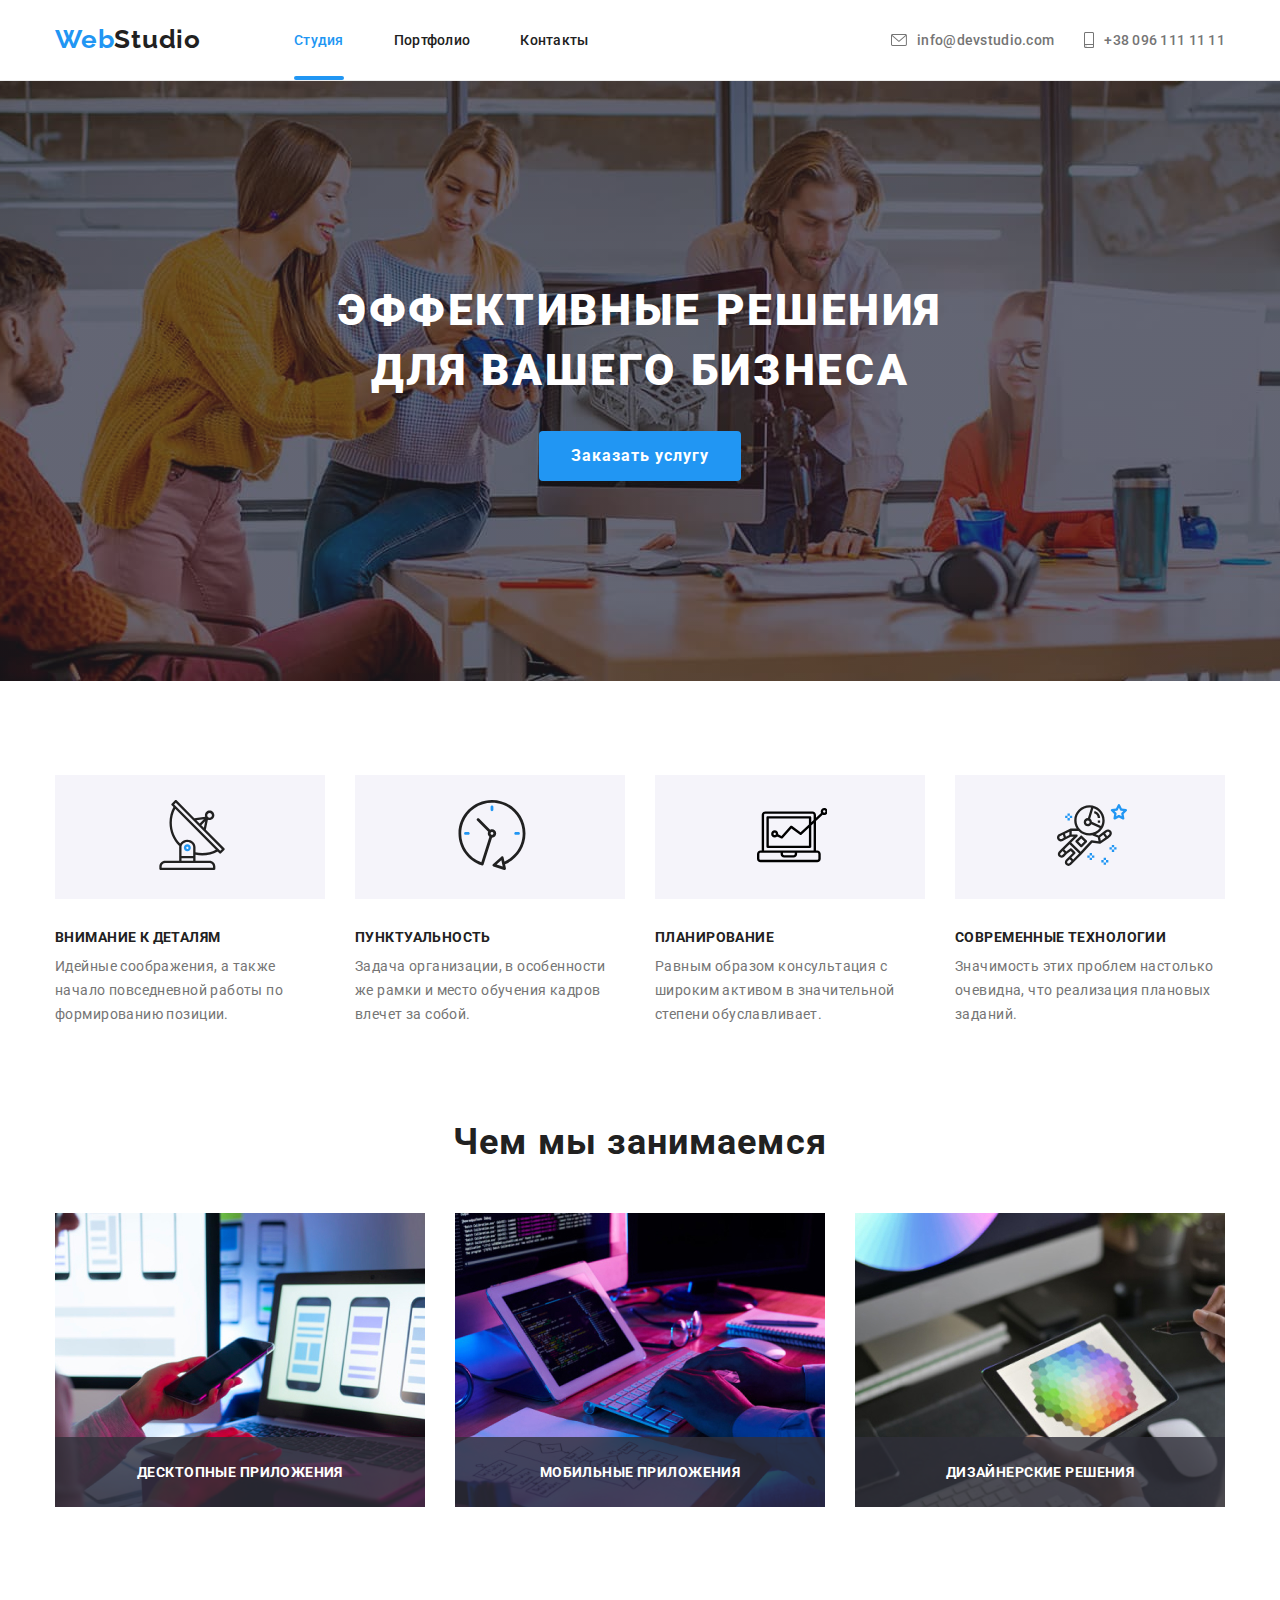
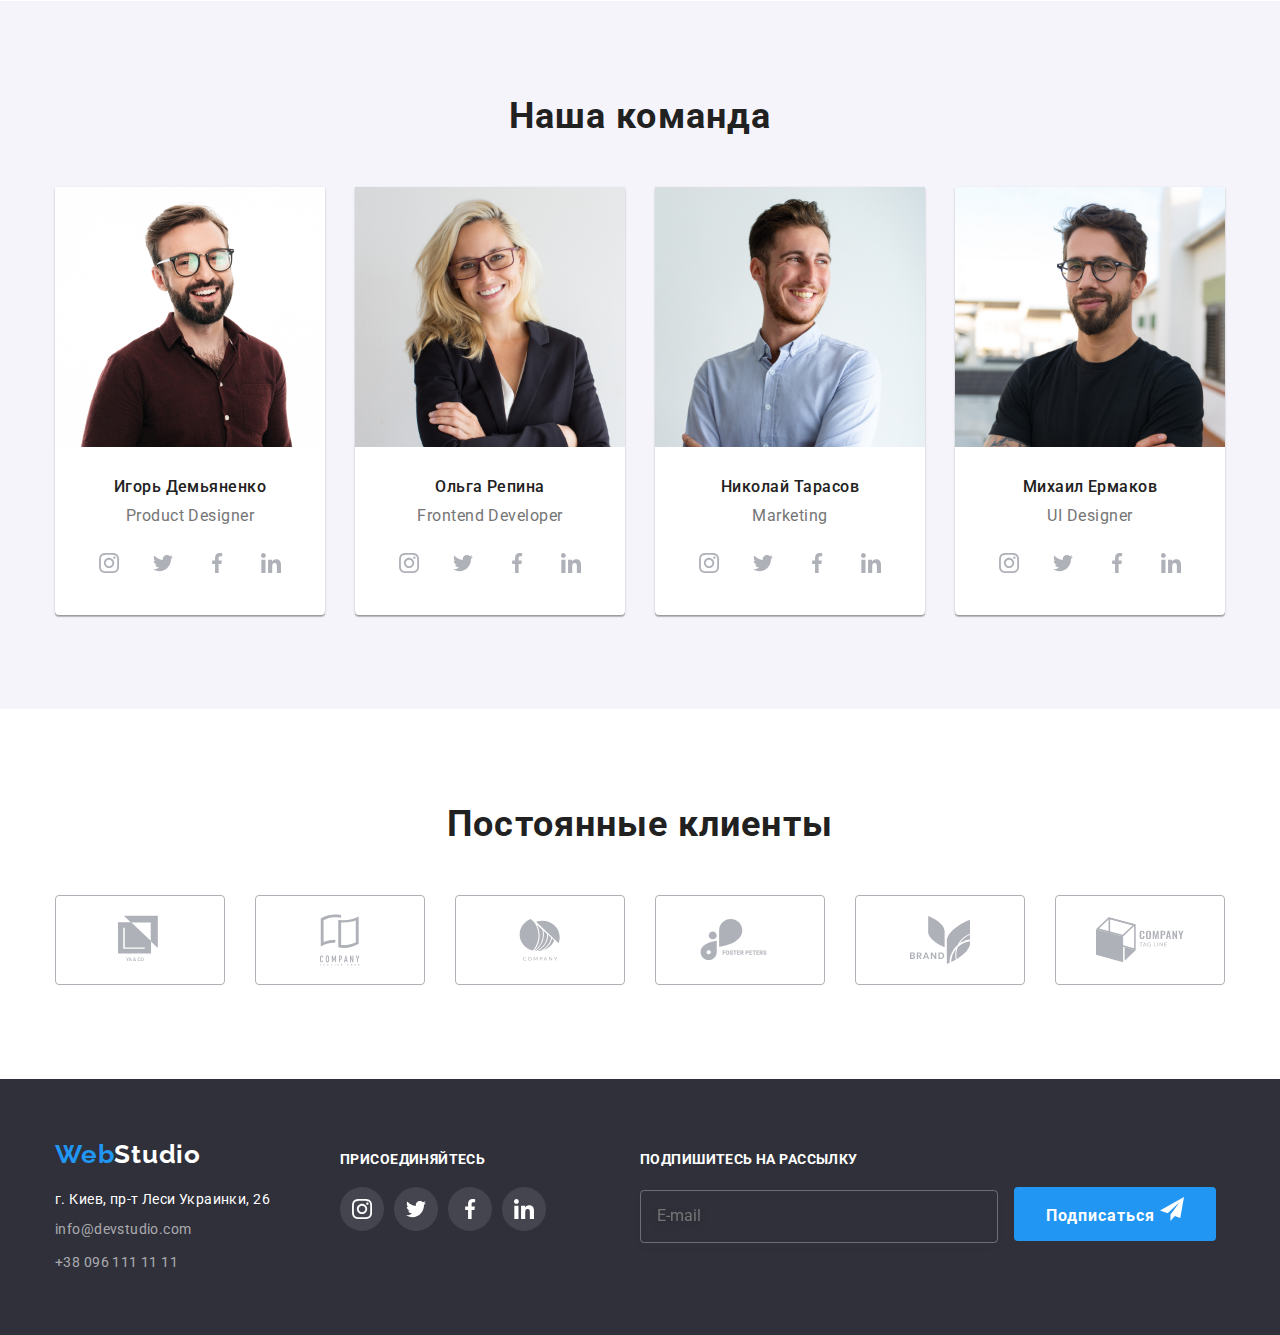
==== index.html @ b3d7b761 "+hw6" ====
<!DOCTYPE html>
<html lang="ru">
<head>
    <meta charset="UTF-8">
    <meta name="viewport" content="width=device-width, initial-scale=1.0">
    <title>WebStudio</title>
    <link rel="stylesheet" href="https://cdnjs.cloudflare.com/ajax/libs/modern-normalize/1.0.0/modern-normalize.min.css">

    <link rel="preconnect" href="https://fonts.gstatic.com">
    <link href="https://fonts.googleapis.com/css2?family=Raleway:wght@700&family=Roboto:wght@400;500;700;900&display=swap"
        rel="stylesheet">
<link rel="stylesheet" href="https://cdnjs.cloudflare.com/ajax/libs/animate.css/4.1.1/animate.min.css" />
    <link rel="stylesheet" href="./css/styles.css">
</head>
<body>
    <header class="main-header">

           <div class="container header-container">
                <nav class="nav-content">
                    <a href="./index.html" class="logo link animate__rotateIn"> <span class="logo-span">Web</span>Studio</a>
                    <ul class="header-navigation-list list">
                        <li class="navigation-list">
                            <a href="./index.html" class="header-link link current">Студия</a>
                        </li>
                        <li class="navigation-list">
                            <a href="./portfolio.html" class="header-link link">Портфолио</a>
                        </li>
                        <li class="navigation-list">
                            <a href="#" class="header-link link">Контакты</a>
                        </li>
                    </ul>
                </nav>
                <address class="header-contacts">
                    <ul class="header-contacts-links list">
                        <li class="navigation-list">
                            <a href="mailto:info@devstudio.com" class="header-contacts-link link">
                            <svg width="16" height="12" class="header-icon">
                                <use href="./images/sprite/symbol-defs.svg#icon-envelope">
                                </use></svg>
                                <span>info@devstudio.com</span> </a></li>
                        <li class="navigation-list"><a href="tel:+380961111111" class="header-contacts-link link">
                            <svg width="10" height="16" class="header-icon">
                                <use href="./images/sprite/symbol-defs.svg#icon-smartphone">
                                </use>
                            </svg>
                            <span>+38 096 111 11 11</span></a></li>
                        
                    </ul>
                
                </address>
           </div>
       
    </header>
    <main>
        <!-- Hero -->
        <section class="section-hero">
           <div class="container-hero">
                <h1 class="hero-title">
                    Эффективные решения <br> для вашего бизнеса
                </h1>
                <button type="button" class="button-hero" data-modal-open>Заказать услугу</button>
           </div>
        </section>
        <!-- Advantages -->
        <section class="advantages-section">
            <div class="container advantages-container">
                <h2 class="visually-hidden">Преимущества</h2>
                <ul class="advantages-examples list">
                    <li class="advantages-list">
                        <div class="advantages-icon">
                            <svg class="adv-icon"> 
                                <use href="./images/sprite/symbol-defs.svg#icon-antenna">
                                </use>
                            </svg>
                        </div>
                        <h3 class="advantages-title">Внимание к деталям</h3>
                        <p class="advantages-text">Идейные соображения, а также начало повседневной работы по формированию позиции.</p>
                    </li>
                    <li class="advantages-list">
                        <div class="advantages-icon">
                            <svg class="adv-icon">
                                <use href="./images/sprite/symbol-defs.svg#icon-clock">
                                </use>
                            </svg>
                        </div>
                        <h3 class="advantages-title">Пунктуальность</h3>
                        <p class="advantages-text">Задача организации, в особенности же рамки и место обучения кадров влечет за собой.
                        </p>
                    </li>
                    <li class="advantages-list">
                        <div class="advantages-icon">
                            <svg class="adv-icon">
                                <use href="./images/sprite/symbol-defs.svg#icon-Vector">
                                </use>
                            </svg>
                        </div>
                        <h3 class="advantages-title">Планирование</h3>
                        <p class="advantages-text">Равным образом консультация с широким активом в значительной степени обуславливает.
                        </p>
                    </li>
                    <li class="advantages-list">
                        <div class="advantages-icon">
                            <svg class="adv-icon">
                                <use href="./images/sprite/symbol-defs.svg#icon-astronaut">
                                </use>
                            </svg>
                        </div>
                        <h3 class="advantages-title">Современные технологии</h3>
                        <p class="advantages-text">Значимость этих проблем настолько очевидна, что реализация плановых заданий.</p>
                    </li>
                </ul>
            </div>
        </section>
        <!-- What we do -->
        <section class="examples">
            <div class="container">
                <h2 class="title-section">Чем мы занимаемся</h2>
                <ul class="exaples-list list">
                    <li class="examples-item">
                        <div class="examples-thumb">
                            <img src="./images/examples/desktop.jpg" alt="Десктопные приложения" width="370" height="294">
                            
                                <p class="title-examples">Десктопные приложения</p>
                          
                        </div>
                    </li>
                    <li class="examples-item">
                        <div class="examples-thumb">
                        <img src="./images/examples/mobile.jpg" alt="Мобильные приложения" width="370" height="294">
                   
                        <p class="title-examples">Мобильные приложения</p>
                       
                    </div>
                    </li>
                    <li class="examples-item">
                        <div class="examples-thumb">
                        <img src="./images/examples/design.jpg" alt="Дизайнерские решения" width="370" height="294">
                       
                            <p class="title-examples">Дизайнерские решения</p>
                     
                    </div>
                    </li>
                </ul>
            </div>
        </section>
        <!-- Team -->
        <section class="section-team">
           <div class="container team-container">
                <h2 class="title-section"> Наша команда</h2>
                <ul class="team-list list">
                    <li class="team-card">
                        
                            <img src="./images/team/img-1.jpg" alt="Игорь Демьяненко" width="270" height="260">
                            <div class="team-card-container">
                            <h3 class="team-person-name">Игорь Демьяненко</h3>
                            <p lang=en class="team-personal-descr"> Product Designer</p>
                            <ul class="social-list list">
                                <li class="social">
                                    <a href="#" class="social-link link" aria-label="Instagram">
                                        <svg class="social-icons">
                                            <use href="./images/sprite/symbol-defs.svg#icon-instagram"></use>
                                        </svg>
                                    </a>
                                </li>
                                <li class="social">
                                    <a href="#" class="social-link link" aria-label="Twitter">
                                        <svg class="social-icons">
                                            <use href="./images/sprite/symbol-defs.svg#icon-twitter"></use>
                                        </svg>
                                    </a>
                                </li>
                                <li class="social">
                                    <a href="#" class="social-link link" aria-label="Facebook">
                                        <svg class="social-icons">
                                            <use href="./images/sprite/symbol-defs.svg#icon-facebook"></use>
                                        </svg>
                                    </a>
                                </li>
                                <li class="social">
                                    <a href="#" class="social-link link" aria-label="LinkedIn">
                                        <svg class="social-icons">
                                            <use href="./images/sprite/symbol-defs.svg#icon-linkedin"></use>
                                        </svg>
                                    </a>
                                </li>
                            </ul>
                        </div>
                    </li>
                    <li class="team-card">
                        <img src="./images/team/repina.jpg" alt="Ольга Репина" width="270" height="260">
                        <div class="team-card-container">
                        <h3 class="team-person-name">Ольга Репина</h3>
                        <p lang=en class="team-personal-descr">Frontend Developer</p>
                        <ul class="social-list list">
                            <li class="social">
                                <a href="#" class="social-link link" aria-label="Instagram">
                                    <svg class="social-icons">
                                        <use href="./images/sprite/symbol-defs.svg#icon-instagram"></use>
                                    </svg>
                                </a>
                            </li>
                            <li class="social">
                                <a href="#" class="social-link link" aria-label="Twitter">
                                    <svg class="social-icons">
                                        <use href="./images/sprite/symbol-defs.svg#icon-twitter"></use>
                                    </svg>
                                </a>
                            </li>
                            <li class="social">
                                <a href="#" class="social-link link" aria-label="Facebook">
                                    <svg class="social-icons">
                                        <use href="./images/sprite/symbol-defs.svg#icon-facebook"></use>
                                    </svg>
                                </a>
                            </li>
                            <li class="social">
                                <a href="#" class="social-link link" aria-label="LinkedIn">
                                    <svg class="social-icons">
                                        <use href="./images/sprite/symbol-defs.svg#icon-linkedin"></use>
                                    </svg>
                                </a>
                            </li>
                        </ul>
                        </div>
                    </li>
                    <li class="team-card">
                        <img src="./images/team/tarasov.jpg" alt="Николай Тарасов" width="270" height="260">
                        <div class="team-card-container">
                        <h3 class="team-person-name">Николай Тарасов</h3>
                        <p lang=en class="team-personal-descr">Marketing</p>
                        <ul class="social-list list">
                            <li class="social">
                                <a href="#" class="social-link link" aria-label="Instagram">
                                    <svg class="social-icons">
                                        <use href="./images/sprite/symbol-defs.svg#icon-instagram"></use>
                                    </svg>
                                </a>
                            </li>
                            <li class="social">
                                <a href="#" class="social-link link" aria-label="Twitter">
                                    <svg class="social-icons">
                                        <use href="./images/sprite/symbol-defs.svg#icon-twitter"></use>
                                    </svg>
                                </a>
                            </li>
                            <li class="social">
                                <a href="#" class="social-link link" aria-label="Facebook">
                                    <svg class="social-icons">
                                        <use href="./images/sprite/symbol-defs.svg#icon-facebook"></use>
                                    </svg>
                                </a>
                            </li>
                            <li class="social">
                                <a href="#" class="social-link link" aria-label="LinkedIn">
                                    <svg class="social-icons">
                                        <use href="./images/sprite/symbol-defs.svg#icon-linkedin"></use>
                                    </svg>
                                </a>
                            </li>
                        </ul>
                        </div>
                    </li>
                    <li class="team-card">
                        <img src="./images/team/ermakov.jpg" alt="Михаил Ермаков" width="270" height="260">
                        <div class="team-card-container">
                        <h3 class="team-person-name">Михаил Ермаков</h3>
                        <p lang=en class="team-personal-descr">UI Designer</p>
                        <ul class="social-list list">
                            <li class="social">
                                <a href="#" class="social-link link" aria-label="Instagram">
                                    <svg class="social-icons">
                                        <use href="./images/sprite/symbol-defs.svg#icon-instagram"></use>
                                    </svg>
                                </a>
                            </li>
                            <li class="social">
                                <a href="#" class="social-link link" aria-label="Twitter">
                                    <svg class="social-icons">
                                        <use href="./images/sprite/symbol-defs.svg#icon-twitter"></use>
                                    </svg>
                                </a>
                            </li>
                            <li class="social">
                                <a href="#" class="social-link link" aria-label="Facebook">
                                    <svg class="social-icons">
                                        <use href="./images/sprite/symbol-defs.svg#icon-facebook"></use>
                                    </svg>
                                </a>
                            </li>
                            <li class="social">
                                <a href="#" class="social-link link" aria-label="LinkedIn">
                                    <svg class="social-icons">
                                        <use href="./images/sprite/symbol-defs.svg#icon-linkedin"></use>
                                    </svg>
                                </a>
                            </li>
                        </ul>
                        </div>
                    </li>
                </ul>
           </div>
        </section>
        <!-- Customers -->
        <section class="section-customers">
            <div class="container">
                <h2 class="title-section">Постоянные клиенты</h2>
                <ul class=" customer-list list">
                    <li class="customers">
                        <a href="" class="customers-link link ">
                            <svg width="44" height="50" class="customers-icon">
                                <use href="./images/sprite/symbol-defs.svg#icon-logo-1"></use>
                            </svg>
                        </a>
                       
                    </li>
                    <li class="customers">
                        <a href="" class="customers-link link ">
                            <svg width="40" height="52" class="customers-icon">
                                <use href="./images/sprite/symbol-defs.svg#icon-logo-2"></use>
                            </svg>
                        </a>
                        
                    </li>
                    <li class="customers">
                        <a href="" class="customers-link link ">
                            <svg width="42" height="42" class="customers-icon">
                                <use href="./images/sprite/symbol-defs.svg#icon-Object"></use>
                            </svg>
                        </a>
                        
                    </li>
                    <li class="customers">
                        <a href="" class="customers-link link">
                            <svg width="80" height="42" class="customers-icon">
                                <use href="./images/sprite/symbol-defs.svg#icon-logo-4"></use>
                            </svg>
                        </a>
                        
                    </li>
                    <li class="customers">
                        <a href="" class="customers-link link">
                            <svg width="60" height="48" class="customers-icon">
                                <use href="./images/sprite/symbol-defs.svg#icon-logo-5"></use>
                            </svg>
                        </a>
                        
                    </li>
                    <li class="customers">
                        <a href="" class="customers-link link">
                            <svg width="88" height="46" class="customers-icon">
                                <use href="./images/sprite/symbol-defs.svg#icon-logo-6" class="customers-icon"></use>
                            </svg>
                        </a>
                        
                    </li>
                </ul>
            </div>
        </section>
    </main>
    <footer class="footer-main">
        <div class="container">
            <div class="footer-contact">

               <div class="footer-contact-container">
                    <a href="#" class="logo-footer link"> <span class="logo-span">Web</span>Studio </a>
                    <address>
                        <ul class="footer-contacts-list list">
                            <li class="footer-contacts">
                                <a href="https://goo.gl/maps/H9d4dG1FLGciRgg88" target="blank" class="footer-place link">г. Киев, пр-т Леси
                                    Украинки, 26 </a>
                            </li>
                            <li class="footer-contacts">
                                <a href="mailto:info@devstudio.com" class="footer-contacts-links link"> info@devstudio.com</a>
                            </li>
                            <li class="footer-contacts">
                                <a href="tel:+380961111111" class="footer-contacts-links link">+38 096 111 11 11</a>
                            </li>
                    
                    
                        </ul>
                    </address>
               </div>
               <div class="join">
                   <p class="join-text">ПРИСОЕДИНЯЙТЕСЬ</p>
                <ul class="social-list list">
                    <li class="social">
                        <a href="#" class="social-link link" aria-label="Instagram">
                            <svg class="social-icons">
                                <use href="./images/sprite/symbol-defs.svg#icon-instagram"></use>
                            </svg>
                        </a>
                    </li>
                    <li class="social">
                        <a href="#" class="social-link link" aria-label="Twitter">
                            <svg class="social-icons">
                                <use href="./images/sprite/symbol-defs.svg#icon-twitter"></use>
                            </svg>
                        </a>
                    </li>
                    <li class="social">
                        <a href="#" class="social-link link" aria-label="Facebook">
                            <svg class="social-icons">
                                <use href="./images/sprite/symbol-defs.svg#icon-facebook"></use>
                            </svg>
                        </a>
                    </li>
                    <li class="social">
                        <a href="#" class="social-link link" aria-label="LinkedIn">
                            <svg class="social-icons">
                                <use href="./images/sprite/symbol-defs.svg#icon-linkedin"></use>
                            </svg>
                        </a>
                    </li>
                </ul>
               </div>
               <div class="footer-form">
                   <form>
                    <p class="join-text footer-join-text">ПОДПИШИТЕСЬ НА РАССЫЛКУ</p>

                    <input class="footer-input" type="email" placeholder="E-mail" name="footer-input-email">
                    <button type="submit"  class="footer-form-btn" >Подписаться
                        <svg class="footer-form-icon">
                            <use href="./images/sprite/symbol-defs.svg#icon-send"></use>
                        </svg>
                    </button>
                   </form>
                   
               </div>
            </div>
                    </div>
    </footer>




    <div class="backdrop is-hidden" data-modal>
        <div class="modal ">
            <button type="button" class="modal-btn" data-modal-close>
             <svg class="modal-close" width="18" height="18">
               <use href="./images/sprite/symbol-defs.svg#icon-close"></use>
              </svg>
            </button>
            <form class="modal-form" action="#">
                <b class="modal-title">Оставьте свои данные, мы вам перезвоним</b>
                
                
              
                        <label class="modal-label" for="name">Имя
                            <span class="modal-input-wrapper">
                                <input type="text" id="name" class="modal-input" name="name-modal">
                                <svg class="modal-icon">
                                    <use href="./images/sprite/symbol-defs.svg#icon-person"></use>
                                </svg>
                            </span>
                        </label>
                        
                 
                
                    <label class="modal-label" for="modal-phone">Телефон
                        <span class="modal-input-wrapper">
                            <input type="tel" id="modal-phone" class="modal-input" name="phone-modal">
                            <svg class="modal-icon">
                                <use href="./images/sprite/symbol-defs.svg#icon-phone"></use>
                            </svg>
                        </span>
                    </label>
                   
                
                    <label class="modal-label" for="mail-modal">Почта
                        <span class="modal-input-wrapper">
                            <input type="email" id="mail-modal" class="modal-input" name="mail-modal">
                            <svg class="modal-icon">
                                <use href="./images/sprite/symbol-defs.svg#icon-email-footer"></use>
                            </svg>
                        </span>
                    </label>
                    
                
                    <label class="modal-label" for="comment">Комментарий
                        <textarea class="modal-input text" name="" id="comment" placeholder="Введите текст" name="comment-modal"></textarea>
                    </label>
                    
             
                
            
                    <input type="checkbox" id="policy-check" class="policy-checkbox visually-hidden">
                    <label for="policy-check" class="policy-label">Соглашаюсь с рассылкой и принимаю
                         <a href="#" class="policy-link">Условия договора</a></label>
                   
              
                
                <button class="button-hero btn-modal" type="submit">Отправить</button>
            </form>
        </div>
    </div>
    <script src="./js/modal.js"></script>
</body>
</html>
---- css/styles.css ----
:root {
  --text-black: #212121;
  --text-grey: #757575;
  --text-white: #ffffff;
  --accent-blue: #2196f3;
  --bgd-dark-color: #2f303a;
  --bgd-light-color: #f5f4fa;
  --border-color: #afb1b8;
}

/* Main styles */
.visually-hidden {
  position: absolute !important;
  clip: rect(1px 1px 1px 1px); /* IE6, IE7 */
  clip: rect(1px, 1px, 1px, 1px);
  padding: 0 !important;
  border: 0 !important;
  height: 1px !important;
  width: 1px !important;
  overflow: hidden;
}
body {
  font-family: "Roboto", sans-serif;
  margin: 0;
}
.link {
  text-decoration: none;
  cursor: pointer;
  font-style: normal;
}
.list {
  list-style: none;
  padding: 0;
  margin: 0;
}
.container {
  width: 1200px;
  margin-top: 0;
  margin-left: auto;
  margin-right: auto;
  padding-left: 15px;
  padding-right: 15px;
  /* outline: red solid 2px; */
}
section {
  /* outline: yellow solid 4px; */
}
.button {
  font-style: inherit;
  font-family: inherit;
}
h1,
h2,
h3,
h4,
h5,
h6,
p {
  margin: 0;
}
img {
  display: block;
}
/* Header */
.main-header {
  font-weight: 500;
  font-size: 14px;
  line-height: 1.143;
  letter-spacing: 0.02em;
  color: var(--text-black);
  border-bottom: 1px solid #ececec;
}
.header-container {
  display: flex;
  align-items: center;
  min-height: 80px;
}

.nav-content {
  display: flex;
  align-items: center;
}
.header-navigation-list {
  padding-bottom: 0;
  margin-left: 93px;
  display: flex;
}
.header-navigation-list .navigation-list + .navigation-list {
  margin-left: 50px;
}
.header-contacts {
  margin-left: auto;
  display: flex;
  align-items: center;
}
.header-link {
  position: relative;
  color: var(--text-black);
  padding-bottom: 32px;
  padding-top: 32px;
  transition: color 250ms cubic-bezier(0.4, 0, 0.2, 1);
}
.header-contacts-links .navigation-list + .navigation-list {
  margin-left: 30px;
}

.header-contacts-links {
  display: flex;
  color: var(--text-white);
  align-items: center;
}

.header-contacts-link {
  color: var(--text-grey);
  padding: 32px 0px;
  display: flex;
  justify-content: center;
  align-items: center;
  transition: color 250ms cubic-bezier(0.4, 0, 0.2, 1);
}

.header-navigation-list a:hover,
.header-navigation-list a:focus {
  color: var(--accent-blue);
}
.header-contacts a:hover,
.header-contacts a:focus {
  color: var(--accent-blue);
}
.logo {
  font-family: Raleway, sans-serif;
  font-weight: bold;
  font-size: 26px;
  line-height: 1.192;
  letter-spacing: 0.03em;
  color: var(--text-black);
  align-self: center;
  padding-top: 24px;
  padding-bottom: 25px;
  animation-duration: 1500ms;
}
.logo-span {
  font-family: Raleway, sans-serif;
  font-weight: bold;
  font-size: 26px;
  line-height: 1.192;
  letter-spacing: 0.03em;
  color: var(--accent-blue);
}
.header-icon {
  margin-right: 10px;
  display: inline-block;
  fill: currentColor;
  transition: fill 250ms cubic-bezier(0.4, 0, 0.2, 1);
}
.header-icon:hover,
.header-icon:focus {
  fill: currentColor;
}
.navigation-list {
  display: flex;
  align-items: center;
}
/* Footer */
.footer-place {
  font-size: 14px;
  line-height: 1.713px;
  letter-spacing: 0.03em;
  color: var(--text-white);
}
.footer-main {
  background-color: var(--bgd-dark-color);
  padding-top: 60px;
  padding-bottom: 60px;
}
.logo-footer {
  font-family: Raleway, sans-serif;
  font-weight: bold;
  font-size: 26px;
  line-height: 0.8;
  letter-spacing: 0.03em;
  color: var(--text-white);
}
.footer-contacts-list {
  margin-top: 20px;
}
.footer-contacts-list .footer-contacts + .footer-contacts {
  margin-top: 9px;
}
.footer-contacts-links {
  font-size: 14px;
  line-height: 1.713;
  letter-spacing: 0.03em;
  color: rgba(255, 255, 255, 0.6);
}
.footer-contact {
  display: flex;
  justify-content: baseline;
  align-items: ;
}
.join-text {
  font-weight: bold;
  font-size: 14px;
  line-height: 1.143;
  letter-spacing: 0.03em;
  text-transform: uppercase;
  margin-bottom: 20px;

  color: var(--text-white);
}
.join {
  padding-top: 12px;
}
.footer-contact-container {
  margin-right: 70px;
}

.join .social-link {
  background: rgba(255, 255, 255, 0.1);
}
.join .social-icons {
  fill: var(--text-white);
}
.footer-form {
  padding-top: 12px;
  margin-left: 94px;
}
.footer-input {
  border: 1px solid rgba(255, 255, 255, 0.3);
  filter: drop-shadow(0px 4px 4px rgba(0, 0, 0, 0.15));
  border-radius: 4px;
  background-color: transparent;
  padding: 16px;
  width: 358px;
  margin-right: 12px;
  color: var(--text-white);
}
.footer-input:focus {
  outline: none;
}
.button-footer {
  background: #2196f3;
  box-shadow: 0px 4px 4px rgba(0, 0, 0, 0.15);
  border-radius: 4px;
  padding: 10px 30px;
}
.footer-form-icon {
  width: 24px;
  height: 24px;
}
.footer-join-text {
  margin-bottom: 0;
}
.footer-form-btn {
  color: var(--text-white);
  background-color: var(--accent-blue);
  font-weight: bold;
  font-size: 16px;
  line-height: 1.87;
  letter-spacing: 0.06em;
  margin-top: 20px;
  border-radius: 4px;
  border: none;
  padding: 10px 32px;
}
/* studio */
/* Hero */
.section-hero {
  background-color: var(--bgd-dark-color);
  text-align: center;
}
.container-hero {
  max-width: 1600px;
  height: 600px;
  padding: 200px 0;
  margin-left: auto;
  margin-right: auto;
  background-image: linear-gradient(
      rgba(47, 48, 58, 0.4),
      rgba(47, 48, 58, 0.4)
    ),
    url("../images/hero/Img.jpg");
  background-size: cover;
  background-repeat: no-repeat;
  background-position: center;
}
.hero-title {
  color: var(--text-white);
  font-weight: 900;
  font-size: 44px;
  line-height: 1.36;
  letter-spacing: 0.06em;
  text-transform: uppercase;
}
.button-hero {
  color: var(--text-white);
  background-color: var(--accent-blue);
  font-weight: bold;
  font-size: 16px;
  line-height: 1.87;
  letter-spacing: 0.06em;
  margin-top: 30px;
  border-radius: 4px;
  border: none;
  padding: 10px 32px;
}
/* Advantages */

.advantages-section {
  padding-top: 94px;
  padding-bottom: 94px;
}
.advantages-title {
  font-size: 14px;
  line-height: 1.143;
  letter-spacing: 0.03em;
  text-transform: uppercase;
  color: var(--text-black);

  margin-top: 0;
  margin-bottom: 10px;
}
.advantages-examples {
  display: flex;
  justify-content: space-between;
}
.advantages-list {
  display: inline-block;
  width: 270px;
}
.advantages-list:not(:first-child) {
  margin-left: 30px;
}
.advantages-text {
  color: var(--text-grey);
  font-size: 14px;
  line-height: 1.713;
  letter-spacing: 0.03em;
  /* display: inline; */
}
.advantages-icon {
  padding: 25px 102px;
  background-color: var(--bgd-light-color);
  margin-bottom: 30px;
}
.adv-icon {
  width: 70px;
  height: 70px;
}
/* What we do */
.examples {
  padding-bottom: 94px;
}
.title-section {
  font-weight: bold;
  font-size: 36px;
  line-height: 1.167;
  letter-spacing: 0.03em;
  color: var(--text-black);
  margin-top: 0;
  margin-bottom: 50px;
  text-align: center;
}

.exaples-list {
  display: flex;
  justify-content: space-between;
}
.exaples-list .examples-item + .examples-item {
  margin-left: 30px;
}
.examples-thumb {
  position: relative;
}
.title-examples {
  position: absolute;
  bottom: 0;
  background: rgba(47, 48, 58, 0.8);
  padding-top: 27px;
  padding-bottom: 27px;
  width: 100%;
  font-weight: bold;
  font-size: 14px;
  line-height: 1.143;
  text-align: center;
  letter-spacing: 0.03em;
  text-transform: uppercase;
  color: var(--text-white);
}

/* Team */

.section-team {
  background-color: var(--bgd-light-color);
  padding-top: 94px;
  padding-bottom: 94px;
}
.team-card {
  background-color: var(--text-white);
  border-radius: 0px 0px 4px 4px;
  width: 270px;
  box-shadow: 0px 1px 3px rgba(0, 0, 0, 0.12), 0px 1px 1px rgba(0, 0, 0, 0.14),
    0px 2px 1px rgba(0, 0, 0, 0.2);
}

.team-card-container {
  padding: 30px 10px;
}
.team-list {
  display: flex;
  justify-content: space-between;
}
.team-list .team-card + .team-card {
  margin-left: 30px;
}
.team-person-name {
  font-weight: 500;
  font-size: 16px;
  line-height: 1.188;
  letter-spacing: 0.03em;
  color: var(--text-black);
  margin-bottom: 10px;
  text-align: center;
}
.team-personal-descr {
  font-size: 16px;
  line-height: 1.188;
  letter-spacing: 0.03em;
  color: var(--text-grey);
  text-align: center;
  margin-bottom: 16px;
}
.social-list {
  display: flex;
  justify-content: center;
}
.social-icons {
  width: 20px;
  height: 20px;
  fill: var(--border-color);
  transition: fill 250ms cubic-bezier(0.4, 0, 0.2, 1);
}
.social-link {
  display: flex;
  align-items: center;
  justify-content: center;
  width: 44px;
  height: 44px;
  border-radius: 50%;
  transition: background-color 250ms cubic-bezier(0.4, 0, 0.2, 1);
}
.social-link:focus,
.social-link:hover {
  background-color: var(--accent-blue);
  /* fill: var(--text-white); */
}
.social-link:focus .social-icons,
.social-link:hover .social-icons {
  fill: var(--text-white);
}
.social:not(:last-child) {
  margin-right: 10px;
}
/* Customers */

.section-customers {
  padding-top: 94px;
  padding-bottom: 94px;
}

.customer-list {
  display: flex;
  justify-content: center;
}
.customers-link {
  display: flex;
  border: 1px solid var(--border-color);
  border-radius: 4px;
  width: 170px;
  height: 90px;
  align-items: center;
  justify-content: center;
}
.customers:not(:last-child) {
  margin-right: 30px;
}
.customers-link:hover,
.customers-link:focus {
  border: 1px solid var(--accent-blue);
}
.first-customer {
  padding: 20px 64px;
}
.customers-icon {
  fill: var(--border-color);
  transition: fill 250ms cubic-bezier(0.4, 0, 0.2, 1);
}
.customers-link:focus .customers-icon,
.customers-link:hover .customers-icon {
  fill: var(--accent-blue);
}

/* Portfolio */

.page-portfolio {
  padding-top: 94px;
  padding-bottom: 94px;
}

.portfolio-buttons {
  display: flex;
  justify-content: center;
  margin-bottom: 50px;
}
.portfolio-button {
  font-weight: 500;
  font-size: 16px;
  line-height: 1.625;
  letter-spacing: 0.03em;
  color: var(--text-black);
  background-color: var(--bgd-light-color);
  border: transparent;
  padding: 6px 22px;
  border-radius: 4px;
  transition: color 250ms cubic-bezier(0.4, 0, 0.2, 1),
    background-color 250ms cubic-bezier(0.4, 0, 0.2, 1),
    box-shadow 250ms cubic-bezier(0.4, 0, 0.2, 1);
}

.portfolio-buttons .portfolio-btn + .portfolio-btn {
  margin-left: 8px;
}
.portfolio-examples {
  display: flex;
  flex-wrap: wrap;
}
.portfolio-item {
  margin-right: 30px;
  margin-bottom: 30px;
  transition: box-shadow 250ms cubic-bezier(0.4, 0, 0.2, 1);
}
.portfolio-item:nth-child(3n) {
  margin-right: 0px;
}

.portfolio-item:nth-last-child(-n + 3) {
  margin-bottom: 0;
}
.portfolio-thumb {
  position: relative;
  overflow: hidden;
}
.portfolio-thumb-text {
  position: absolute;
  left: 0;
  top: 0;
  width: 100%;
  height: 100%;
  padding: 63px 24px;
  transform: translateY(100%);
  font-size: 18px;
  line-height: 1.56;
  letter-spacing: 0.03em;
  color: var(--text-white);
  background-color: var(--accent-blue);
  transition: transform 250ms cubic-bezier(0.4, 0, 0.2, 1);
}
.portfolio-item:hover {
  box-shadow: 0px 1px 1px rgba(0, 0, 0, 0.12), 0px 4px 4px rgba(0, 0, 0, 0.06),
    1px 4px 6px rgba(0, 0, 0, 0.16);
}
.portfolio-examples-link:hover,
.portfolio-examples-link:focus {
  box-shadow: 0px 1px 1px rgba(0, 0, 0, 0.12), 0px 4px 4px rgba(0, 0, 0, 0.06),
    1px 4px 6px rgba(0, 0, 0, 0.16);
}
.portfolio-examples-link:hover .portfolio-thumb-text,
.portfolio-examples-link:focus .portfolio-thumb-text {
  transform: translateY(0%);
}
.portfolio-button:hover,
.portfolio-button:focus {
  color: var(--text-white);
  background-color: var(--accent-blue);
  box-shadow: 0px 3px 1px rgba(0, 0, 0, 0.1), 0px 1px 2px rgba(0, 0, 0, 0.08),
    0px 2px 2px rgba(0, 0, 0, 0.12);
}
.portfolio-cards-descr {
  font-weight: normal;
  font-size: 16px;
  line-height: 1.875;
  letter-spacing: 0.03em;
  color: var(--text-grey);
}

.portfolio-cards-title {
  font-weight: bold;
  font-size: 18px;
  line-height: 2;
  letter-spacing: 0.06em;
}
.portfolio-examples-link {
  color: var(--text-black);
  display: block;
}
.portfolio-descr {
  padding: 20px 24px;
  border-bottom: 1px solid #eeeeee;
  border-right: 1px solid #eeeeee;
  border-left: 1px solid #eeeeee;
}
.current {
  color: var(--accent-blue);
}
.current::after {
  content: "";
  position: absolute;
  display: block;
  width: 100%;
  height: 4px;
  bottom: 0;
  background-color: var(--accent-blue);
  border-radius: 2px;
}

.backdrop {
  position: fixed;
  top: 0;
  left: 0;
  width: 100%;
  height: 100%;
  background-color: rgba(0, 0, 0, 0.2);
  transition: all 250ms cubic-bezier(0.4, 0, 0.2, 1);
}
.modal {
  position: absolute;
  top: 50%;
  left: 50%;
  transform: translate(-50%, -50%);
  width: 528px;
  max-height: 581px;
  background-color: var(--text-white);
  box-shadow: 0px 1px 3px rgba(0, 0, 0, 0.12), 0px 1px 1px rgba(0, 0, 0, 0.14),
    0px 2px 1px rgba(0, 0, 0, 0.2);
  border-radius: 4px;
  padding: 40px;
}
.is-hidden {
  visibility: hidden;
  opacity: 0;
  pointer-events: none;
}
.modal-form {
  display: flex;
  flex-direction: column;
}
.modal-btn {
  position: absolute;
  top: 8px;
  right: 8px;
  width: 30px;
  height: 30px;
  border-radius: 50%;
  border: 1px solid rgba(0, 0, 0, 0.1);
  background-color: transparent;
  cursor: pointer;
  display: flex;
  justify-content: center;
  align-items: center;
}
.modal-btn:hover .modal-close {
  fill: var(--accent-blue);
}
.modal-title {
  font-weight: bold;
  font-size: 20px;
  line-height: 1.15;
  letter-spacing: 0.03em;
  color: var(--text-black);
  margin-bottom: 12px;
}
.modal-input {
  display: block;
  border: 1px solid rgba(33, 33, 33, 0.2);
  border-radius: 4px;
  width: 100%;
  /* margin-bottom: 10px; */
  padding-top: 12px;
  padding-bottom: 12px;
  padding-left: 42px;
  height: 40px;
  transition: border-color 250ms cubic-bezier(0.4, 0, 0.2, 1);
}
.modal-input:focus {
  border-color: var(--accent-blue);
  outline: none;
}
.modal-input:focus + .modal-icon {
  fill: var(--accent-blue);
}
.modal-icon {
  width: 18px;
  height: 18px;
  position: absolute;
  top: 50%;
  left: 12px;
  transform: translateY(-50%);
}
.modal-label {
  font-size: 12px;
  line-height: 1.17;
  letter-spacing: 0.01em;
  color: var(--text-grey);
  margin-top: 10px;
}
.modal-input-wrapper {
  position: relative;
  display: block;
  margin-top: 4px;
}
.modal-input.text {
  height: 120px;
  resize: none;
  padding: 12px 16px;
  margin-top: 4px;
  transition: border-color 250ms cubic-bezier(0.4, 0, 0.2, 1);
}
.modal-input.text:focus {
  outline: none;
}
.modal-input::placeholder {
  font-size: 12px;
  line-height: 1.17;
  letter-spacing: 0.01em;
  color: rgba(117, 117, 117, 0.5);
}
.policy-link {
  color: var(--accent-blue);
  font-size: 14px;
  line-height: 1.71;
  letter-spacing: 0.03em;
  margin-left: 2px;
}
.policy-label {
  display: flex;
  align-items: center;
  flex-wrap: wrap;
  font-size: 14px;
  line-height: 1.71;
  letter-spacing: 0.03em;
}
.policy-label::before {
  display: block;
  width: 16px;
  height: 16px;
  content: "";
  border: 2px solid var(--text-black);
  border-radius: 2px;
  margin-right: 8px;
}
.policy-checkbox:checked + .policy-label::before {
  background-color: var(--accent-blue);
  border-color: var(--accent-blue);
  background-image: url(../images/form/icon-check.svg);
  background-size: contain;
  background-origin: border-box;
}
.policy-checkbox:focus + .policy-label::before {
  /* background-color: var(--accent-blue); */
}

.button-hero.btn-modal {
  display: flex;
  justify-content: center;
  margin-right: auto;
  margin-left: auto;
  margin-top: 30px;
  margin-bottom: 0;
}
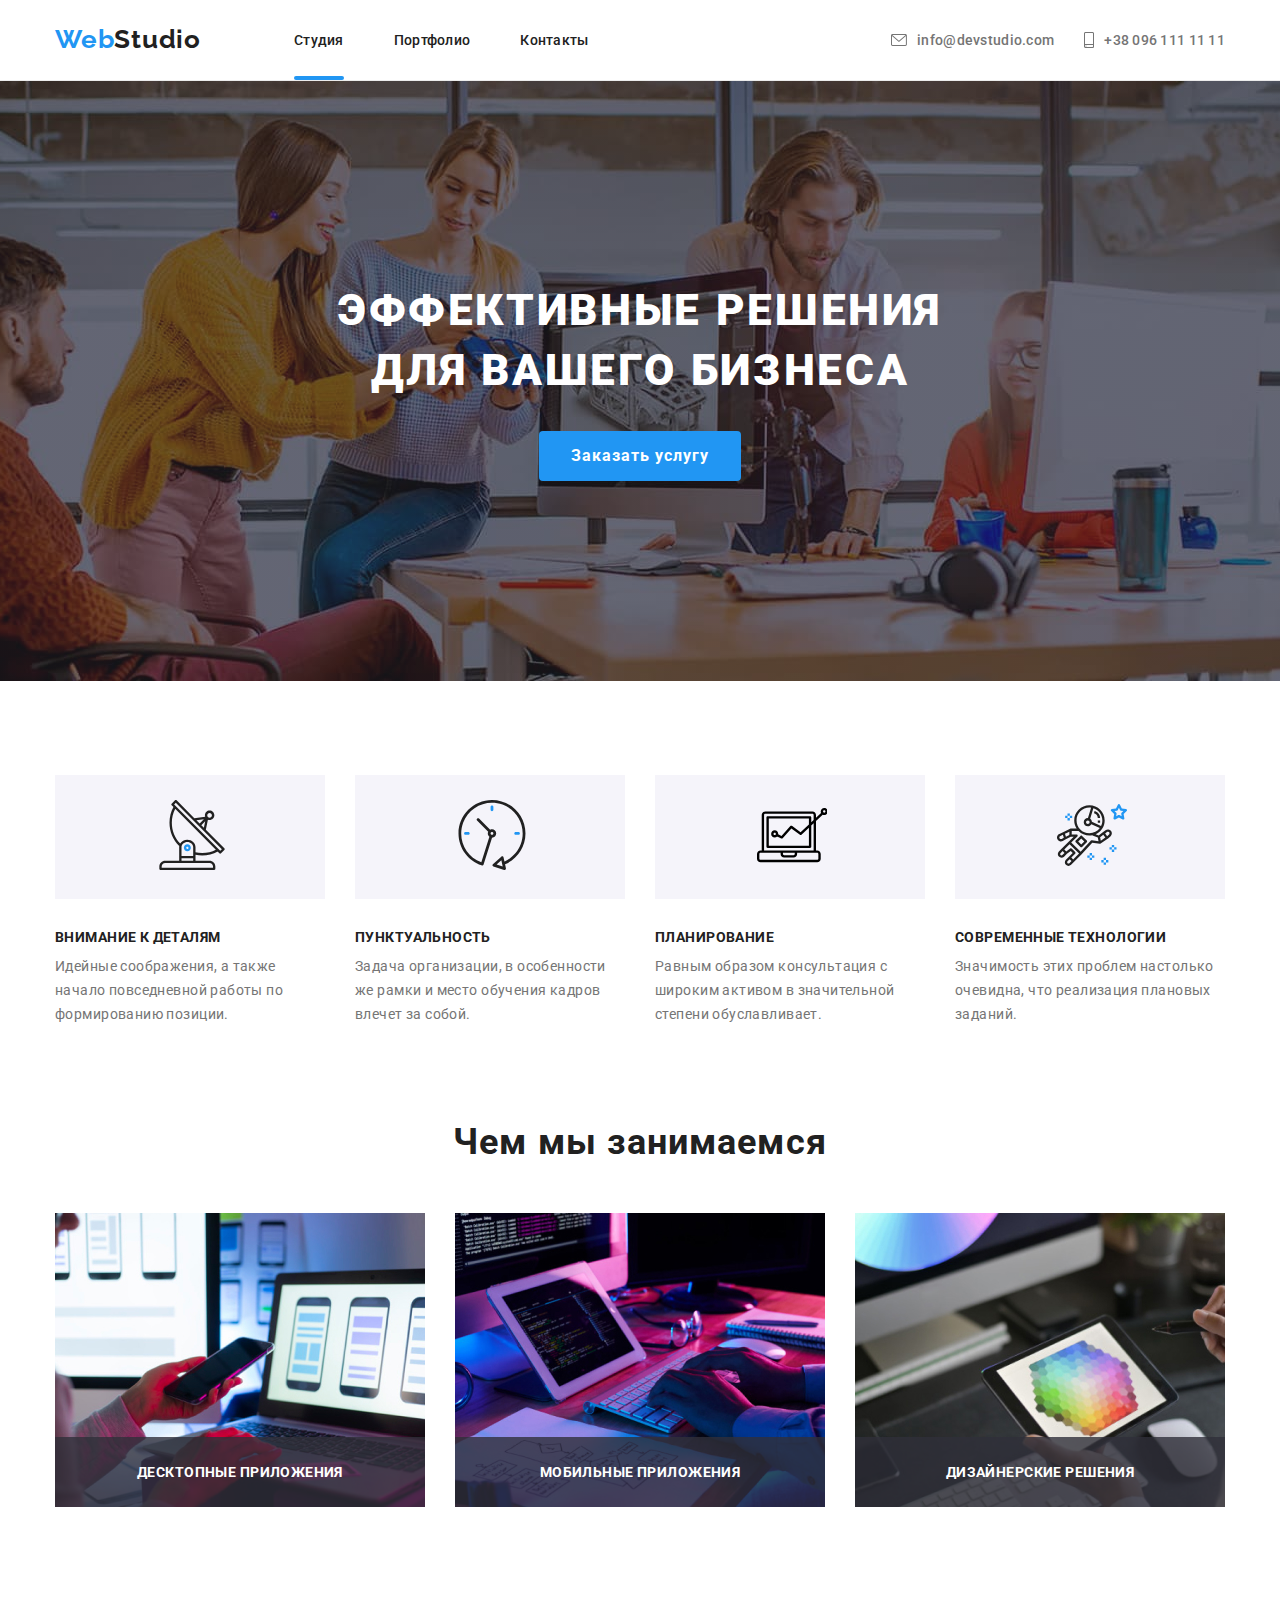
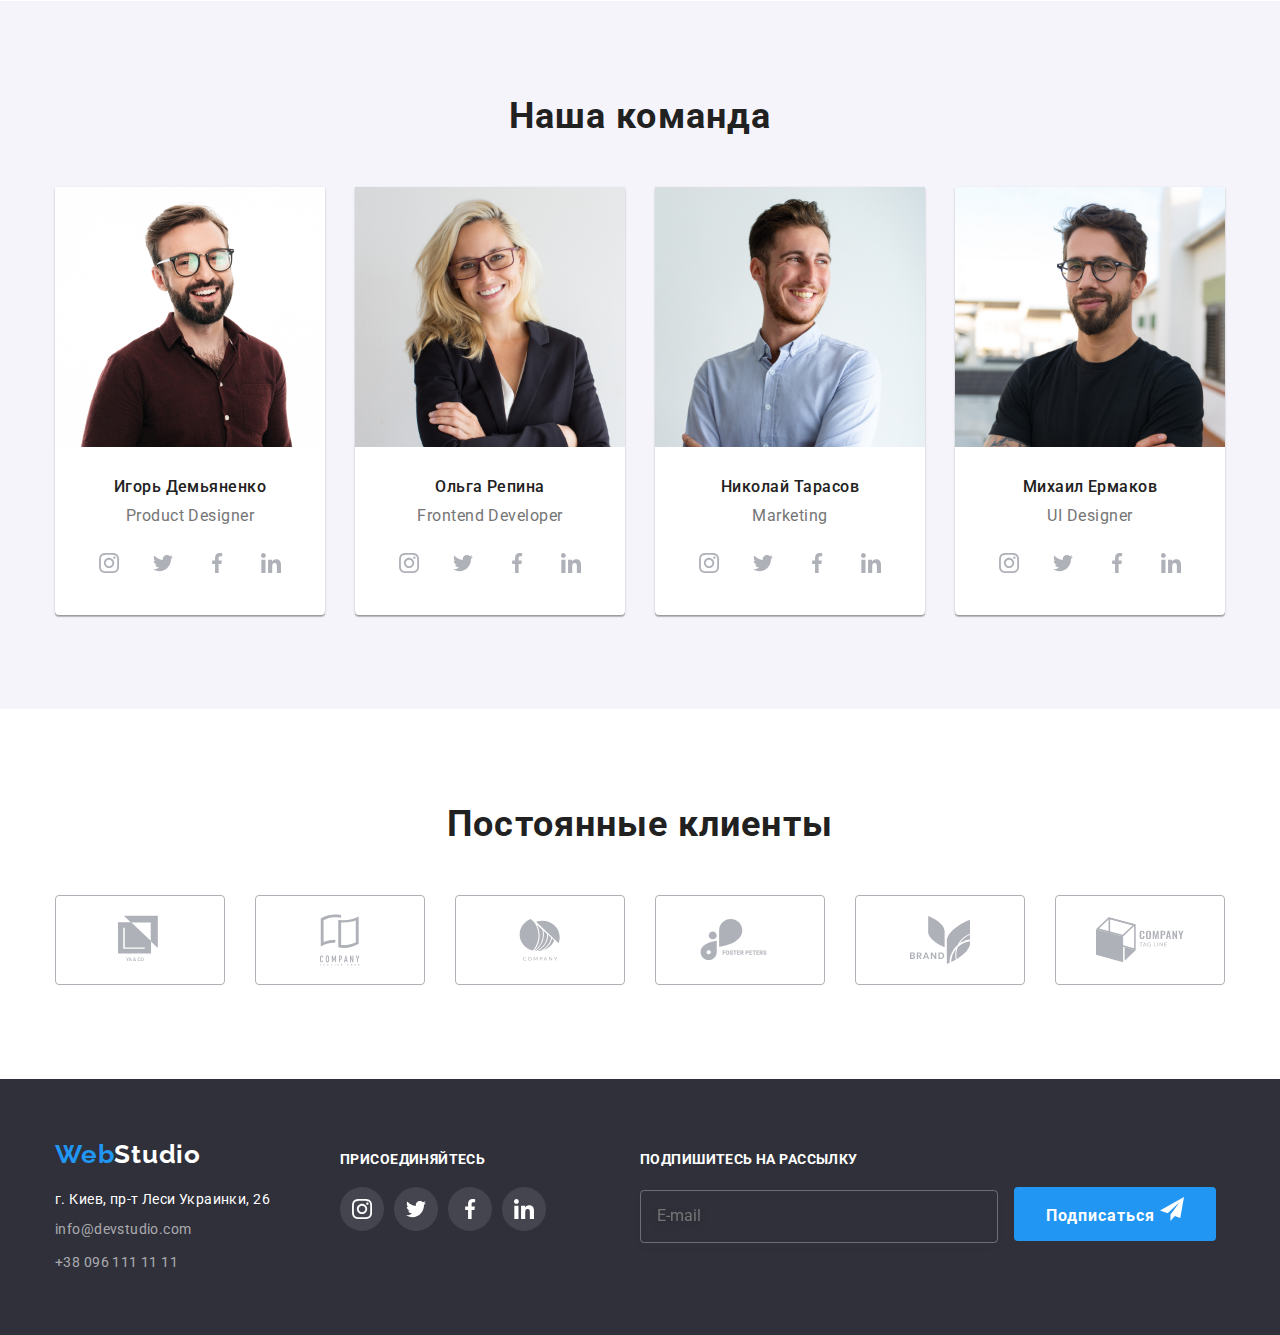
==== commit eee27d65: "1" ====
--- a/index.html
+++ b/index.html
@@ -10,7 +10,8 @@
     <link href="https://fonts.googleapis.com/css2?family=Raleway:wght@700&family=Roboto:wght@400;500;700;900&display=swap"
         rel="stylesheet">
 <link rel="stylesheet" href="https://cdnjs.cloudflare.com/ajax/libs/animate.css/4.1.1/animate.min.css" />
-    <link rel="stylesheet" href="./css/styles.css">
+    <!-- <link rel="stylesheet" href="./css/styles.css"> -->
+<link rel="stylesheet" href="./css/main.min.css">
 </head>
 <body>
     <header class="main-header">
--- a/css/main.min.css
+++ b/css/main.min.css
@@ -0,0 +1,2 @@
+:root{--text-black: #212121;--text-grey: #757575;--text-white: #ffffff;--accent-blue: #2196f3;--bgd-dark-color: #2f303a;--bgd-light-color: #f5f4fa;--border-color: #afb1b8}.visually-hidden{position:absolute !important;clip:rect(1px 1px 1px 1px);clip:rect(1px, 1px, 1px, 1px);padding:0 !important;border:0 !important;height:1px !important;width:1px !important;overflow:hidden}.is-hidden{visibility:hidden;opacity:0;pointer-events:none}.link{text-decoration:none;cursor:pointer;font-style:normal}.list{list-style:none;padding:0;margin:0}.container{width:1200px;margin-top:0;margin-left:auto;margin-right:auto;padding-left:15px;padding-right:15px}.button{font-style:inherit;font-family:inherit}body{font-family:"Roboto", sans-serif;margin:0}h1,h2,h3,h4,h5,h6,p{margin:0}img{display:block}.current{color:var(--accent-blue)}.current::after{content:"";position:absolute;display:block;width:100%;height:4px;bottom:0;background-color:var(--accent-blue);border-radius:2px}.main-header{font-weight:500;font-size:14px;line-height:1.143;letter-spacing:0.02em;color:var(--text-black);border-bottom:1px solid #ececec}.header-container{display:flex;align-items:center;min-height:80px}.nav-content{display:flex;align-items:center}.header-navigation-list{padding-bottom:0;margin-left:93px;display:flex}.header-navigation-list .navigation-list+.navigation-list{margin-left:50px}.header-navigation-list a:hover,.header-navigation-list a:focus{color:var(--accent-blue)}.header-contacts{margin-left:auto;display:flex;align-items:center}.header-contacts a:hover,.header-contacts a:focus{color:var(--accent-blue)}.header-link{position:relative;color:var(--text-black);padding-bottom:32px;padding-top:32px;transition:color 250ms cubic-bezier(0.4, 0, 0.2, 1)}.header-contacts-links{display:flex;color:var(--text-white);align-items:center}.header-contacts-links .navigation-list+.navigation-list{margin-left:30px}.header-contacts-link{color:var(--text-grey);padding:32px 0px;display:flex;justify-content:center;align-items:center;transition:color 250ms cubic-bezier(0.4, 0, 0.2, 1)}.navigation-list{display:flex;align-items:center}.logo{font-family:Raleway, sans-serif;font-weight:bold;font-size:26px;line-height:1.192;letter-spacing:0.03em;color:var(--text-black);align-self:center;padding-top:24px;padding-bottom:25px;animation-duration:1500ms}.logo-span{font-family:Raleway, sans-serif;font-weight:bold;font-size:26px;line-height:1.192;letter-spacing:0.03em;color:var(--accent-blue)}.logo-footer{font-family:Raleway, sans-serif;font-weight:bold;font-size:26px;line-height:0.8;letter-spacing:0.03em;color:var(--text-white)}.header-icon{margin-right:10px;display:inline-block;fill:currentColor;transition:fill 250ms cubic-bezier(0.4, 0, 0.2, 1)}.header-icon:hover,.header-icon:focus{fill:currentColor}.footer-place{font-size:14px;line-height:1.713px;letter-spacing:0.03em;color:var(--text-white)}.footer-main{background-color:var(--bgd-dark-color);padding-top:60px;padding-bottom:60px}.footer-contacts-list{margin-top:20px}.footer-contacts-list .footer-contacts+.footer-contacts{margin-top:9px}.footer-contacts-links{font-size:14px;line-height:1.713;letter-spacing:0.03em;color:rgba(255,255,255,0.6)}.footer-contact{display:flex;justify-content:baseline}.footer-contact-container{margin-right:70px}.join-text{font-weight:bold;font-size:14px;line-height:1.143;letter-spacing:0.03em;text-transform:uppercase;margin-bottom:20px;color:var(--text-white)}.join{padding-top:12px}.join .social-link{background:rgba(255,255,255,0.1)}.join .social-icons{fill:var(--text-white)}.footer-join-text{margin-bottom:0}.footer-form{padding-top:12px;margin-left:94px}.footer-input{border:1px solid rgba(255,255,255,0.3);filter:drop-shadow(0px 4px 4px rgba(0,0,0,0.15));border-radius:4px;background-color:transparent;padding:16px;width:358px;margin-right:12px;color:var(--text-white)}.footer-input:focus{outline:none}.footer-form-icon{width:24px;height:24px}.button-footer{background:#2196f3;box-shadow:0px 4px 4px rgba(0,0,0,0.15);border-radius:4px;padding:10px 30px}.footer-form-btn{color:var(--text-white);background-color:var(--accent-blue);font-weight:bold;font-size:16px;line-height:1.87;letter-spacing:0.06em;margin-top:20px;border-radius:4px;border:none;padding:10px 32px}.button-hero{color:var(--text-white);background-color:var(--accent-blue);font-weight:bold;font-size:16px;line-height:1.87;letter-spacing:0.06em;margin-top:30px;border-radius:4px;border:none;padding:10px 32px}.button-hero.btn-modal{display:flex;justify-content:center;margin-right:auto;margin-left:auto;margin-top:30px;margin-bottom:0}.portfolio-buttons{display:flex;justify-content:center;margin-bottom:50px}.portfolio-buttons .portfolio-btn+.portfolio-btn{margin-left:8px}.portfolio-button{font-weight:500;font-size:16px;line-height:1.625;letter-spacing:0.03em;color:var(--text-black);background-color:var(--bgd-light-color);border:transparent;padding:6px 22px;border-radius:4px;transition:color 250ms cubic-bezier(0.4, 0, 0.2, 1),background-color 250ms cubic-bezier(0.4, 0, 0.2, 1),box-shadow 250ms cubic-bezier(0.4, 0, 0.2, 1)}.portfolio-button:hover,.portfolio-button:focus{color:var(--text-white);background-color:var(--accent-blue);box-shadow:0px 3px 1px rgba(0,0,0,0.1),0px 1px 2px rgba(0,0,0,0.08),0px 2px 2px rgba(0,0,0,0.12)}.modal-btn{position:absolute;top:8px;right:8px;width:30px;height:30px;border-radius:50%;border:1px solid rgba(0,0,0,0.1);background-color:transparent;cursor:pointer;display:flex;justify-content:center;align-items:center}.modal-btn:hover .modal-close{fill:var(--accent-blue)}.section-hero{background-color:var(--bgd-dark-color);text-align:center}.container-hero{max-width:1600px;height:600px;padding:200px 0;margin-left:auto;margin-right:auto;background-image:linear-gradient(rgba(47,48,58,0.4), rgba(47,48,58,0.4)),url("../images/hero/Img.jpg");background-size:cover;background-repeat:no-repeat;background-position:center}.hero-title{color:var(--text-white);font-weight:900;font-size:44px;line-height:1.36;letter-spacing:0.06em;text-transform:uppercase}.advantages-section{padding-top:94px;padding-bottom:94px}.advantages-title{font-size:14px;line-height:1.143;letter-spacing:0.03em;text-transform:uppercase;color:var(--text-black);margin-top:0;margin-bottom:10px}.advantages-examples{display:flex;justify-content:space-between}.advantages-list{display:inline-block;width:270px}.advantages-list:not(:first-child){margin-left:30px}.advantages-text{color:var(--text-grey);font-size:14px;line-height:1.713;letter-spacing:0.03em}.advantages-icon{padding:25px 102px;background-color:var(--bgd-light-color);margin-bottom:30px}.adv-icon{width:70px;height:70px}.examples{padding-bottom:94px}.title-section{font-weight:bold;font-size:36px;line-height:1.167;letter-spacing:0.03em;color:var(--text-black);margin-top:0;margin-bottom:50px;text-align:center}.exaples-list{display:flex;justify-content:space-between}.exaples-list .examples-item+.examples-item{margin-left:30px}.examples-thumb{position:relative}.title-examples{position:absolute;bottom:0;background:rgba(47,48,58,0.8);padding-top:27px;padding-bottom:27px;width:100%;font-weight:bold;font-size:14px;line-height:1.143;text-align:center;letter-spacing:0.03em;text-transform:uppercase;color:var(--text-white)}.section-team{background-color:var(--bgd-light-color);padding-top:94px;padding-bottom:94px}.team-card{background-color:var(--text-white);border-radius:0px 0px 4px 4px;width:270px;box-shadow:0px 1px 3px rgba(0,0,0,0.12),0px 1px 1px rgba(0,0,0,0.14),0px 2px 1px rgba(0,0,0,0.2)}.team-card-container{padding:30px 10px}.team-list{display:flex;justify-content:space-between}.team-list .team-card+.team-card{margin-left:30px}.team-person-name{font-weight:500;font-size:16px;line-height:1.188;letter-spacing:0.03em;color:var(--text-black);margin-bottom:10px;text-align:center}.team-personal-descr{font-size:16px;line-height:1.188;letter-spacing:0.03em;color:var(--text-grey);text-align:center;margin-bottom:16px}.social-list{display:flex;justify-content:center}.social-icons{width:20px;height:20px;fill:var(--border-color);transition:fill 250ms cubic-bezier(0.4, 0, 0.2, 1)}.social-link:focus .social-icons,.social-link:hover .social-icons{fill:var(--text-white)}.social-link{display:flex;align-items:center;justify-content:center;width:44px;height:44px;border-radius:50%;transition:background-color 250ms cubic-bezier(0.4, 0, 0.2, 1)}.social-link:focus,.social-link:hover{background-color:var(--accent-blue)}.social:not(:last-child){margin-right:10px}.section-customers{padding-top:94px;padding-bottom:94px}.customer-list{display:flex;justify-content:center}.customers-link{display:flex;border:1px solid var(--border-color);border-radius:4px;width:170px;height:90px;align-items:center;justify-content:center}.customers-link:hover,.customers-link:focus{border:1px solid var(--accent-blue)}.customers:not(:last-child){margin-right:30px}.first-customer{padding:20px 64px}.customers-icon{fill:var(--border-color);transition:fill 250ms cubic-bezier(0.4, 0, 0.2, 1)}.customers-link:focus .customers-icon,.customers-link:hover .customers-icon{fill:var(--accent-blue)}.backdrop{position:fixed;top:0;left:0;width:100%;height:100%;background-color:rgba(0,0,0,0.2);transition:all 250ms cubic-bezier(0.4, 0, 0.2, 1)}.modal{position:absolute;top:50%;left:50%;transform:translate(-50%, -50%);width:528px;max-height:581px;background-color:var(--text-white);box-shadow:0px 1px 3px rgba(0,0,0,0.12),0px 1px 1px rgba(0,0,0,0.14),0px 2px 1px rgba(0,0,0,0.2);border-radius:4px;padding:40px}.modal-form{display:flex;flex-direction:column}.modal-title{font-weight:bold;font-size:20px;line-height:1.15;letter-spacing:0.03em;color:var(--text-black);margin-bottom:12px}.modal-input{display:block;border:1px solid rgba(33,33,33,0.2);border-radius:4px;width:100%;padding-top:12px;padding-bottom:12px;padding-left:42px;height:40px;transition:border-color 250ms cubic-bezier(0.4, 0, 0.2, 1)}.modal-input:focus{border-color:var(--accent-blue);outline:none}.modal-input.text{height:120px;resize:none;padding:12px 16px;margin-top:4px;transition:border-color 250ms cubic-bezier(0.4, 0, 0.2, 1)}.modal-input.text:focus{outline:none}.modal-input::placeholder{font-size:12px;line-height:1.17;letter-spacing:0.01em;color:rgba(117,117,117,0.5)}.modal-icon{width:18px;height:18px;position:absolute;top:50%;left:12px;transform:translateY(-50%)}.modal-input:focus+.modal-icon{fill:var(--accent-blue)}.modal-label{font-size:12px;line-height:1.17;letter-spacing:0.01em;color:var(--text-grey);margin-top:10px}.modal-input-wrapper{position:relative;display:block;margin-top:4px}.policy-link{color:var(--accent-blue);font-size:14px;line-height:1.71;letter-spacing:0.03em;margin-left:2px}.policy-label{display:flex;align-items:center;flex-wrap:wrap;font-size:14px;line-height:1.71;letter-spacing:0.03em}.policy-label::before{display:block;width:16px;height:16px;content:"";border:2px solid var(--text-black);border-radius:2px;margin-right:8px}.policy-checkbox:checked+.policy-label::before{background-color:var(--accent-blue);border-color:var(--accent-blue);background-image:url(../images/form/icon-check.svg);background-size:contain;background-origin:border-box}.page-portfolio{padding-top:94px;padding-bottom:94px}.portfolio-examples{display:flex;flex-wrap:wrap}.portfolio-item{margin-right:30px;margin-bottom:30px;transition:box-shadow 250ms cubic-bezier(0.4, 0, 0.2, 1)}.portfolio-item:nth-child(3n){margin-right:0px}.portfolio-item:nth-last-child(-n+3){margin-bottom:0}.portfolio-item:hover{box-shadow:0px 1px 1px rgba(0,0,0,0.12),0px 4px 4px rgba(0,0,0,0.06),1px 4px 6px rgba(0,0,0,0.16)}.portfolio-thumb{position:relative;overflow:hidden}.portfolio-thumb-text{position:absolute;left:0;top:0;width:100%;height:100%;padding:63px 24px;transform:translateY(100%);font-size:18px;line-height:1.56;letter-spacing:0.03em;color:var(--text-white);background-color:var(--accent-blue);transition:transform 250ms cubic-bezier(0.4, 0, 0.2, 1)}.portfolio-examples-link:hover .portfolio-thumb-text,.portfolio-examples-link:focus .portfolio-thumb-text{transform:translateY(0%)}.portfolio-cards-descr{font-weight:normal;font-size:16px;line-height:1.875;letter-spacing:0.03em;color:var(--text-grey)}.portfolio-cards-title{font-weight:bold;font-size:18px;line-height:2;letter-spacing:0.06em}.portfolio-examples-link{color:var(--text-black);display:block}.portfolio-examples-link:hover,.portfolio-examples-link:focus{box-shadow:0px 1px 1px rgba(0,0,0,0.12),0px 4px 4px rgba(0,0,0,0.06),1px 4px 6px rgba(0,0,0,0.16)}.portfolio-descr{padding:20px 24px;border-bottom:1px solid #eeeeee;border-right:1px solid #eeeeee;border-left:1px solid #eeeeee}
+/*# sourceMappingURL=main.min.css.map */